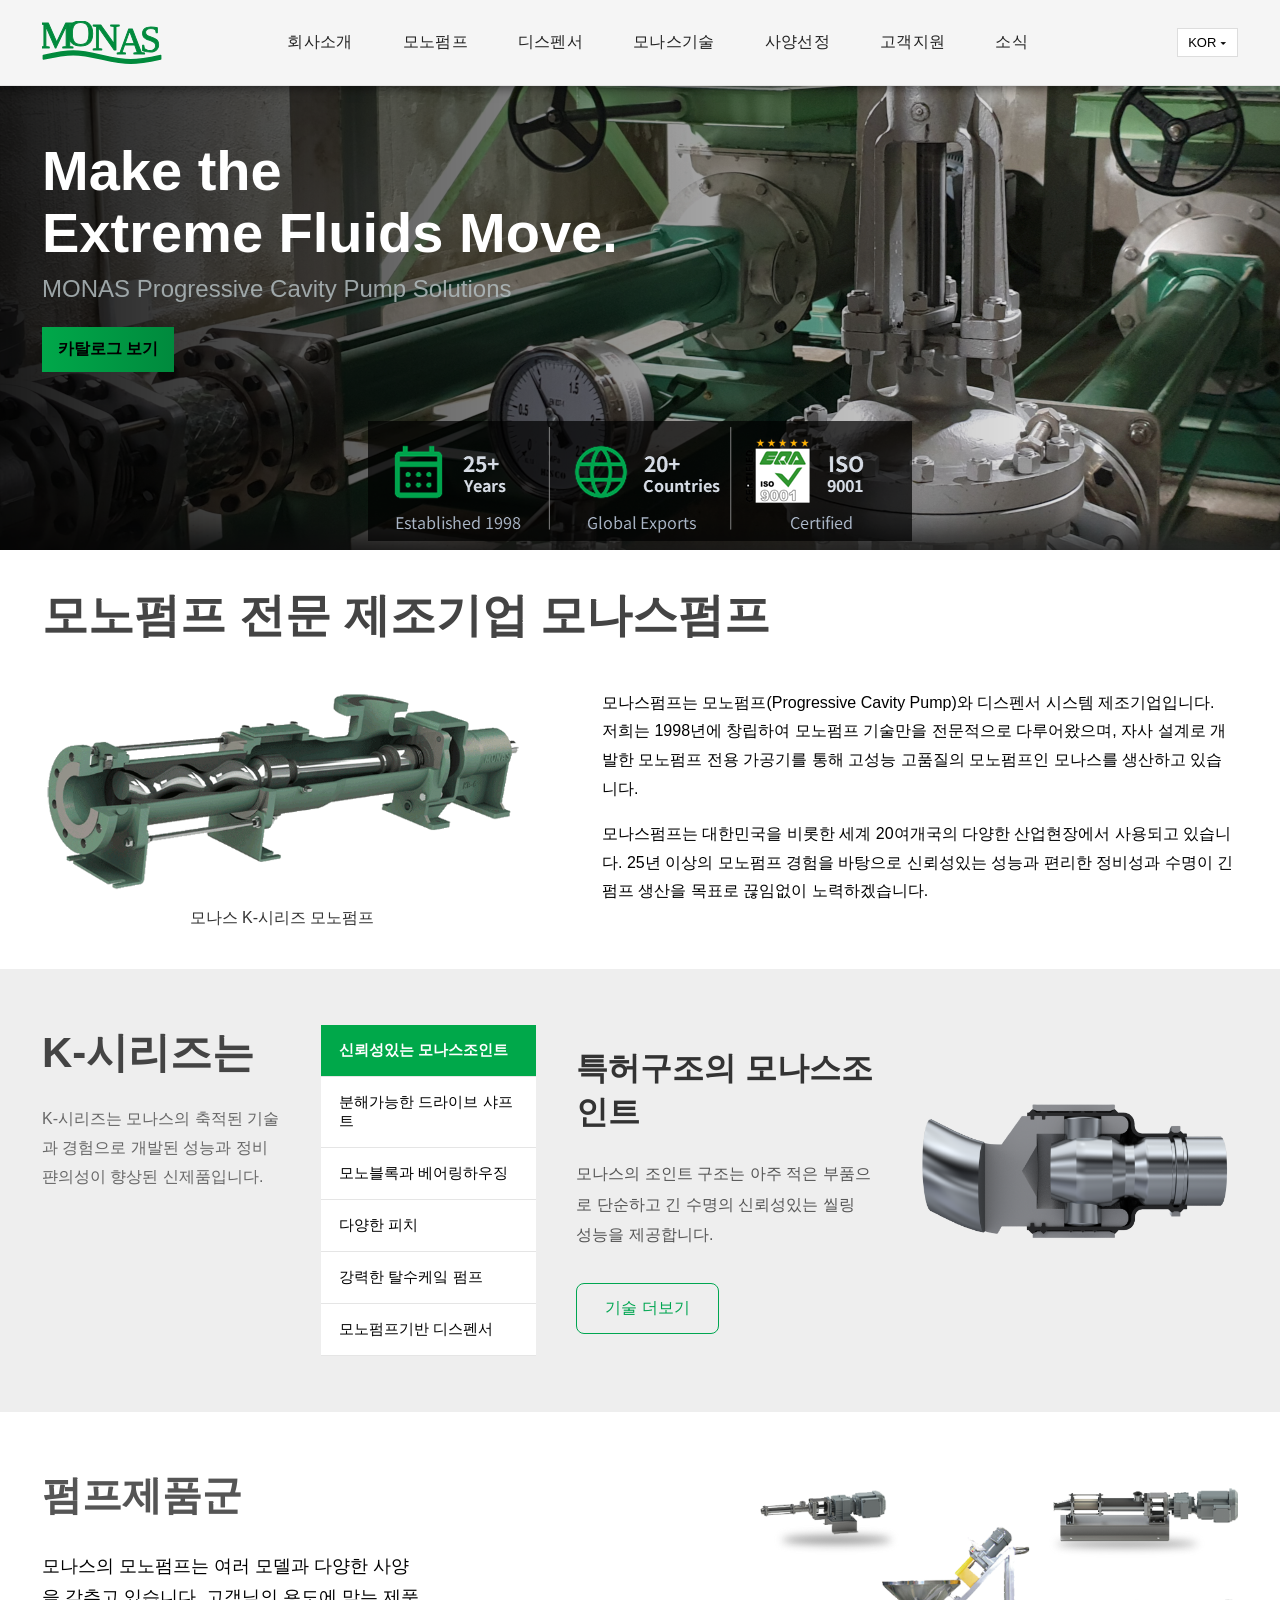
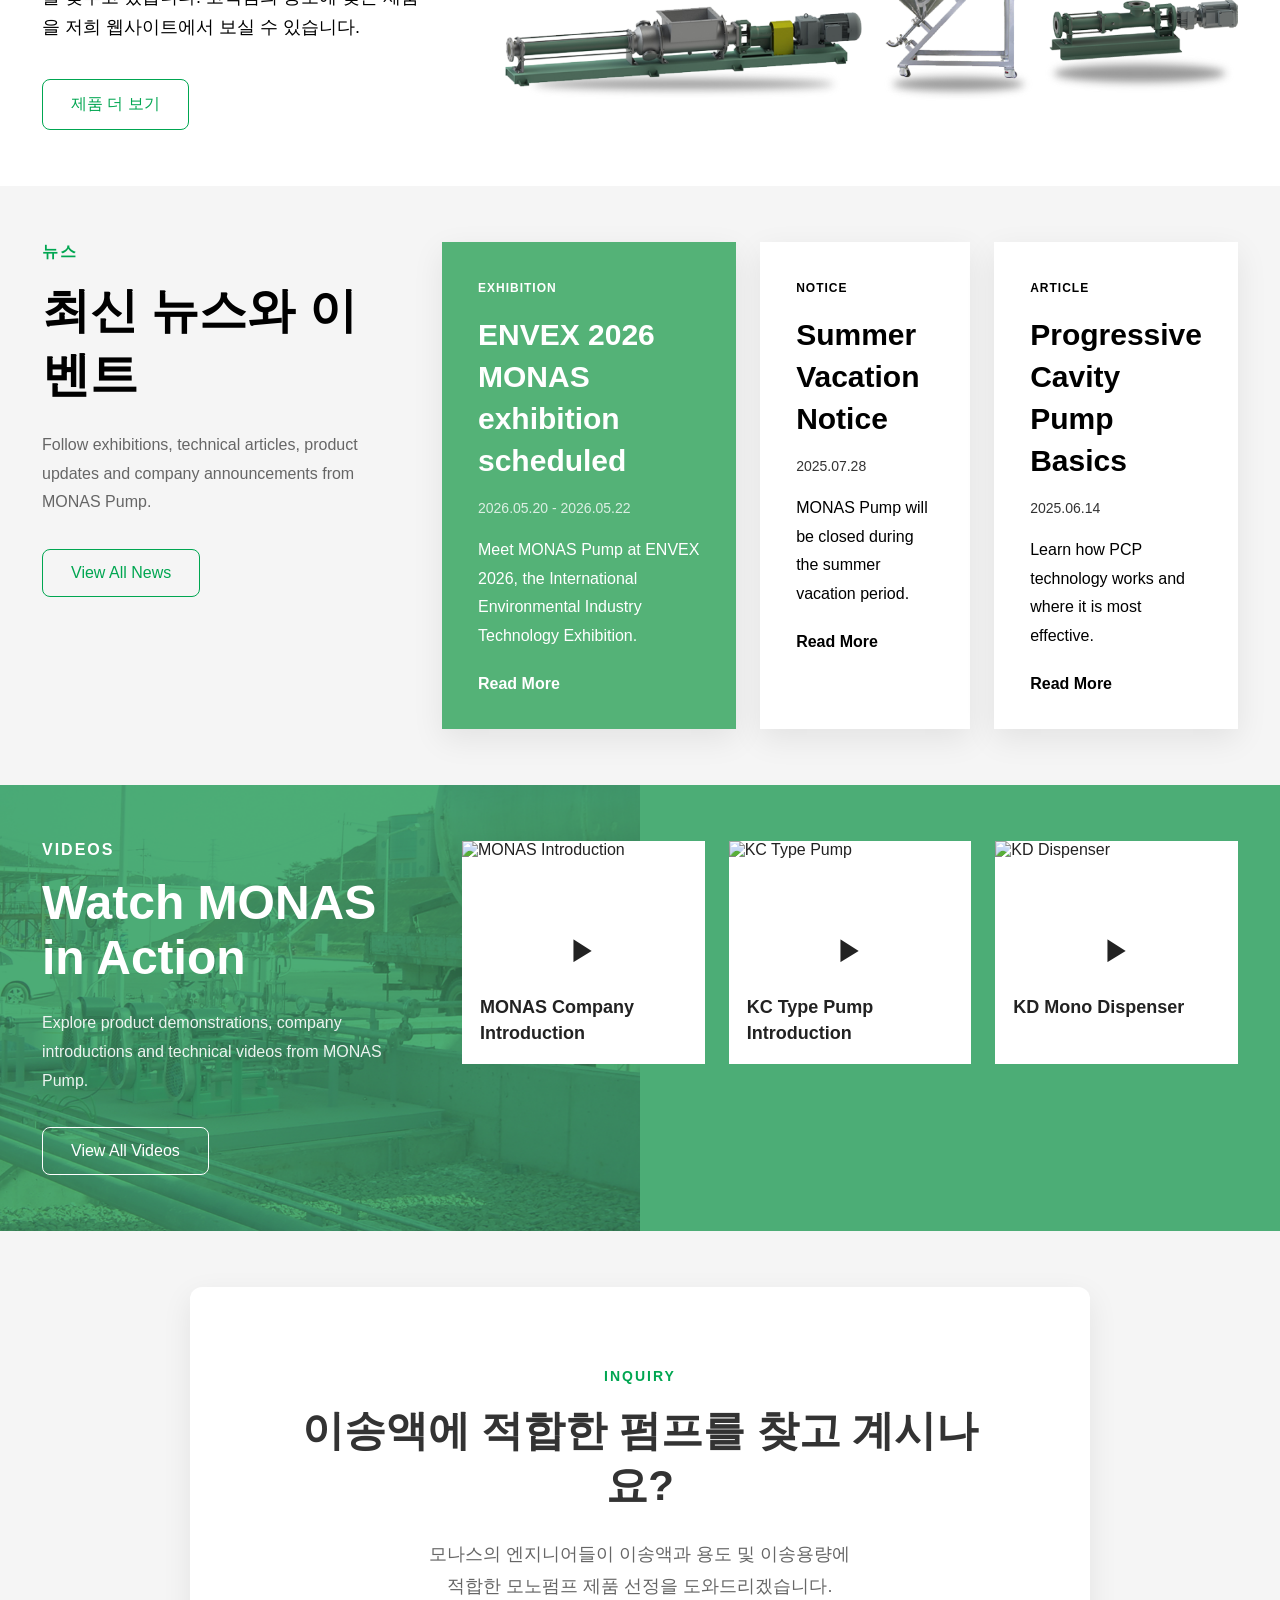
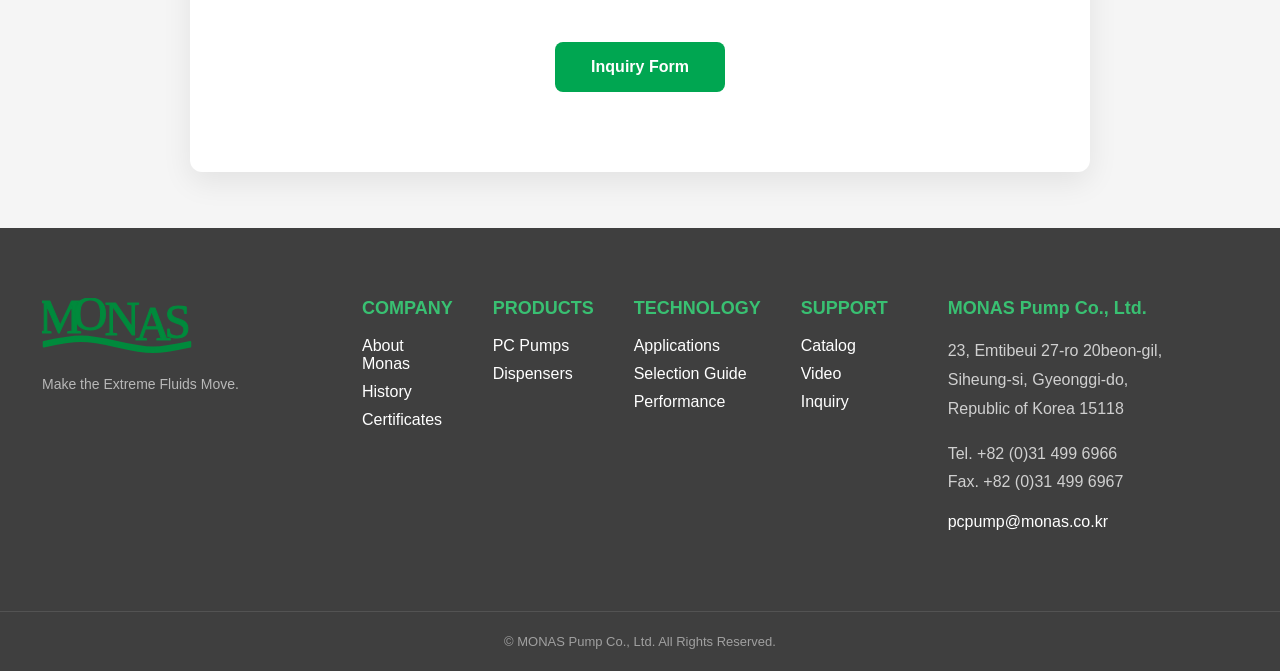
==== ko/index.html @ c0186321 "design change" ====
<!DOCTYPE html>
<html lang="ko">
<head>
    <meta charset="UTF-8">
    <meta name="viewport" content="width=device-width, initial-scale=1.0">
    <meta name="robots" content="noindex, nofollow">
    <link rel="stylesheet" href="/assets/css/style.css">
    <title>모나스펌프 신규 홈페이지</title>
</head>
<body>
    <div id="header-container"></div>
    <main class="main">
        <section class="hero">
            <div class="container">
                <div class="hero-content">
                    <h1>Make the<br>Extreme Fluids Move.</h1>
                    <p>MONAS Progressive Cavity Pump Solutions</p>
                    <a href="/support/" class="btn">카탈로그 보기</a>
                </div>
            </div>
        </section>
        <section class="intro">
            <div class="container">
                <div class="intro-header">
                    <h2>모노펌프 전문 제조기업 모나스펌프</h2>
                </div>
                <div class="intro-body">
                    <div class="intro-image">
                        <img src="/assets/img/main_gif.gif" alt="MONAS K-Series Progressive Cavity Pump">
                        <p>모나스 K-시리즈 모노펌프</p>
                    </div>
                    <div class="intro-content">
                        <p>모나스펌프는 모노펌프(Progressive Cavity Pump)와 디스펜서 시스템 제조기업입니다.<br>
                        저희는 1998년에 창립하여 모노펌프 기술만을 전문적으로 다루어왔으며, 자사 설계로 개발한 모노펌프 전용 가공기를 통해 고성능 고품질의 모노펌프인 모나스를 생산하고 있습니다.
                        </p>
                        <p>모나스펌프는 대한민국을 비롯한 세계 20여개국의 다양한 산업현장에서 사용되고 있습니다. 25년 이상의 모노펌프 경험을 바탕으로 신뢰성있는 성능과 편리한 정비성과 수명이 긴 펌프 생산을 목표로 끊임없이 노력하겠습니다.</p>
                    </div>
                </div>
            </div>
        </section>
        <section class="k-series">
            <div class="container k-series-layout">

                <div class="k-series-intro">
                    <h2>K-시리즈는</h2>
                    <p>
                        K-시리즈는 모나스의 축적된 기술과 경험으로 개발된 성능과 정비 퍈의성이 향상된 신제품입니다.
                    </p>
                </div>

                <div class="k-series-tabs">
                    <button class="active">신뢰성있는 모나스조인트</button>
                    <button>분해가능한 드라이브 샤프트</button>
                    <button>모노블록과 베어링하우징</button>
                    <button>다양한 피치</button>
                    <button>강력한 탈수케잌 펌프</button>
                    <button>모노펌프기반 디스펜서</button>
                </div>

                <div class="k-series-detail">
                    <div class="k-series-text">
                        <h3>특허구조의 모나스조인트</h3>
                        <p>
                            모나스의 조인트 구조는 아주 적은 부품으로 단순하고 긴 수명의 신뢰성있는 씰링 성능을 제공합니다.
                        </p>
                        <a href="/technology/" class="btn-outline">기술 더보기</a>
                    </div>

                    <div class="k-series-image">
                        <img src="/assets/img/k-series/joint.png" alt="MONAS joint structure">
                    </div>
                </div>

            </div>
        </section>
        <section class="product-range">
            <div class="container product-range-layout">

                <div class="product-range-content">
                    <h2>펌프제품군</h2>

                    <p>
                        모나스의 모노펌프는 여러 모델과 다양한 사양을 갖추고 있습니다.
                        고객님의 용도에 맞는 제품을 저희 웹사이트에서 보실 수 있습니다.
                    </p>

                    <a href="/pc-pumps/" class="btn-outline">
                        제품 더 보기
                    </a>
                </div>

                <div class="product-range-image">
                    <img src="/assets/img/products/range.png" alt="K-Series Product Range">
                </div>

            </div>
        </section>
        <section class="news-section">
            <div class="container news-grid">

                <div class="news-intro">
                <span class="section-label">뉴스</span>

                <h2>최신 뉴스와 이벤트</h2>

                <p>
                    Follow exhibitions, technical articles,
                    product updates and company announcements
                    from MONAS Pump.
                </p>

                <a href="/news/" class="btn-outline">
                    View All News
                </a>
                </div>

                <div class="news-cards">

                <article class="news-card featured">
                    <span class="news-category">EXHIBITION</span>

                    <h3>
                    ENVEX 2026 MONAS
                    exhibition scheduled
                    </h3>

                    <div class="news-date">
                    2026.05.20 - 2026.05.22
                    </div>

                    <p>
                    Meet MONAS Pump at ENVEX 2026,
                    the International Environmental Industry
                    Technology Exhibition.
                    </p>

                    <a href="#">Read More</a>
                </article>

                <article class="news-card">
                    <span class="news-category">NOTICE</span>

                    <h3>
                    Summer Vacation Notice
                    </h3>

                    <div class="news-date">
                    2025.07.28
                    </div>

                    <p>
                    MONAS Pump will be closed during
                    the summer vacation period.
                    </p>

                    <a href="#">Read More</a>
                </article>

                <article class="news-card">
                    <span class="news-category">ARTICLE</span>

                    <h3>
                    Progressive Cavity Pump Basics
                    </h3>

                    <div class="news-date">
                    2025.06.14
                    </div>

                    <p>
                    Learn how PCP technology works
                    and where it is most effective.
                    </p>

                    <a href="#">Read More</a>
                </article>

                </div>

            </div>
        </section>
        <section class="video-section">

            <div class="container video-grid">

                <div class="video-intro">

                <span class="section-label">VIDEOS</span>

                <h2>Watch MONAS in Action</h2>

                <p>
                    Explore product demonstrations,
                    company introductions and technical videos
                    from MONAS Pump.
                </p>

                <a href="/support/video/" class="btn-video">
                    View All Videos
                </a>

                </div>

                <div class="video-list">

                <a href="#" class="video-card">
                    <img src="/assets/img/video-thumb-01.jpg"
                        alt="MONAS Introduction">

                    <div class="video-play">▶</div>

                    <h3>MONAS Company Introduction</h3>
                </a>

                <a href="#" class="video-card">
                    <img src="/assets/img/video-thumb-02.jpg"
                        alt="KC Type Pump">

                    <div class="video-play">▶</div>

                    <h3>KC Type Pump Introduction</h3>
                </a>

                <a href="#" class="video-card">
                    <img src="/assets/img/video-thumb-03.jpg"
                        alt="KD Dispenser">

                    <div class="video-play">▶</div>

                    <h3>KD Mono Dispenser</h3>
                </a>

                </div>

            </div>

        </section>
        <section class="inquiry-section">

            <div class="container">

                <div class="inquiry-card">

                    <span class="section-label">
                        INQUIRY
                    </span>

                    <h2>
                        이송액에 적합한 펌프를 찾고 계시나요?
                    </h2>

                    <p>
                        모나스의 엔지니어들이 이송액과 용도 및 이송용량에 <br>
                        적합한 모노펌프 제품 선정을 도와드리겠습니다.
                    </p>

                    <a href="/support/inquiry/" class="btn-inquiry">
                        Inquiry Form
                    </a>

                </div>

            </div>

        </section>
    </main>
    <div id="footer-container"></div>
    <script src="/assets/js/include.js"></script>
</body>
</html>
---- assets/css/style.css ----
* {
  margin: 0;
  padding: 0;
  box-sizing: border-box;
}

body {
  font-family: "Noto Sans", sans-serif;
}

.site-header {
  position: fixed;
  top: 0;
  left: 0;
  z-index: 1000;
  width: 100%;
  height: 86px;
  background: #f5f5f5;
  border-bottom: 1px solid #e5e5e5;
  box-shadow: 0 2px 10px rgba(0, 0, 0, 0.5);
}

.container {
  max-width: 1440px;
  margin: 0 auto;
  padding-left: 42px;
  padding-right: 42px;
}

.header-inner {
  height: 100%;
  display: flex;
  align-items: center;
  justify-content: space-between;
}

.logo img {
  width: 120px;
  height: auto;
  display: block;
}

.gnb {
  display: flex;
  align-items: center;
  gap: 50px;
}

.gnb a {
  font-size: 16px;
  font-weight: 500;
  letter-spacing: 0.02em;
  color: #222;
  text-decoration: none;
  white-space: nowrap;
}

.gnb a:hover {
  color: #008a3d;
}

.lang-dropdown {
  position: relative;
  margin-left: 24px;
}

.lang-btn {
  border: 1px solid #ddd;
  background: #fff;
  padding: 6px 10px;
  font-size: 13px;
  cursor: pointer;
}

.lang-menu {
  display: none;

  position: absolute;
  top: calc(100% + 6px);
  right: 0;

  min-width: 140px;

  background: #fff;
  border: 1px solid #ddd;

  box-shadow: 0 8px 20px rgba(0, 0, 0, 0.08);
}

.lang-menu a {
  display: block;
  padding: 10px 14px;
  color: #333;
  text-decoration: none;
  font-size: 13px;
}

.lang-menu a.active {
  background: #f3faf6;
  color: #008a3d;
  font-weight: 500;
}

.lang-menu a:hover {
  background: #f5f5f5;
}

.lang-dropdown.open .lang-menu {
  display: block;
}

.site-footer {
  background: #3f3f3f;
  color: #ffffff;
}

.footer-inner {
  max-width: 1440px;
  margin: 0 auto;
  padding: 70px 42px;
  display: grid;
  grid-template-columns: 260px 1fr 320px;
  gap: 60px;
}

.footer-brand img {
  width: 150px;
  margin-bottom: 16px;
}

.footer-slogan {
  color: #b8b8b8;
  font-size: 14px;
  line-height: 1.6;
}

.footer-links {
  display: grid;
  grid-template-columns: repeat(4, 1fr);
  gap: 40px;
}

.footer-links h4,
.footer-contact h4 {
  color: #39c072;
  font-size: 18px;
  margin-bottom: 18px;
}

.footer-links a,
.footer-contact a {
  display: block;
  color: #ffffff;
  text-decoration: none;
  margin-bottom: 10px;
  transition: opacity 0.2s;
}

.footer-links a:hover,
.footer-contact a:hover {
  opacity: 0.7;
}

.footer-contact p {
  color: #d0d0d0;
  line-height: 1.8;
  margin-bottom: 16px;
}

.footer-bottom {
  border-top: 1px solid rgba(255, 255, 255, 0.1);
  text-align: center;
  padding: 22px;
  color: #a0a0a0;
  font-size: 13px;
}

#company-tabs-container {
  position: sticky;
  top: 86px;
  z-index: 900;
}

#pc-pumps-tabs-container {
  position: sticky;
  top: 86px;
  z-index: 900;
}

.sub-tabs {
  background: #f1f1f1;
  border-bottom: 1px solid #e5e5e5;
}

.tab-label {
  display: flex;
  flex-direction: column;
  gap: 14px;
}

.tab-main-label {
  flex-shrink: 0;
  margin-right: 20px;
  font-size: 18px;
  font-weight: 700;
  letter-spacing: 0.5px;
  color: #444;
}

.tab-sub-label {
  flex-shrink: 0;
  margin-right: 20px;
  font-size: 12px;
  font-weight: 700;
  letter-spacing: 0.5px;
  color: #0ba181;
}

.tab-ticker {
  font-size: 18px;
  font-weight: 600;
  color: #00569c;
  letter-spacing: 0.5px;
}

.sub-tabs-inner {
  display: flex;
  align-items: center;
  gap: 10px;
  overflow-x: auto;
  white-space: nowrap;
  line-height: 0.8;
  padding-top: 10px;
}

.sub-tabs a {
  display: inline-block;
  padding: 6px 10px;
  color: #444;
  text-decoration: none;
  font-size: 14px;
  font-weight: 600;
  border-bottom: 3px solid transparent;
}

.sub-tabs a:hover,
.sub-tabs a.active {
  color: #008a3d;
  border-bottom-color: #008a3d;
}

.hero {
  min-height: 550px;
  background-image: url("/assets/img/hero/mv.png");
  background-size: cover;
  background-position: center;
}

.hero .container {
  height: 550px;
  display: flex;
  align-items: flex-start;
  padding-top: 140px;
}

.hero-content {
  max-width: 650px;
}

.hero-content h1 {
  font-size: 56px;
  font-weight: 800;
  line-height: 1.1;
  color: white;
  margin-bottom: 12px;
}

.hero-content p {
  font-size: 24px;
  color: rgba(178, 188, 190, 0.85);
  margin-bottom: 24px;
}

.btn {
  display: inline-block;
  padding: 12px 16px;
  background: linear-gradient(90deg, #00a84a, #008a3d);
  color: #000;
  font-size: 16px;
  font-weight: 700;
  text-decoration: none;
  border-radius: none;
  transition: 0.2s ease;
}

.btn:hover {
  background: #006f31;
}

.btn-outline {
  display: inline-block;
  padding: 14px 28px;
  border: 1px solid #00a651;
  border-radius: 8px;
  color: #00a651;
  text-decoration: none;
}

.btn-outline:hover {
  background: #d4e4db;
}

.intro {
  background-color: #fff;
  padding: 40px 0;
}

.intro-header h2 {
  font-size: 46px;
  font-weight: 800;
  line-height: 1.1;
  color: #444;
  margin-bottom: 48px;
}

.intro-body {
  display: flex;
  align-items: flex-start;
  gap: 80px;
}

.intro-image {
  font-size: 16px;
  text-align: center;
  color: #333;
}

.intro-image img {
  width: 480px;
  height: auto;
  display: block;
  margin-bottom: 12px;
}

.intro-content {
  flex: 1;
  line-height: 1.8;
}

.intro-content p {
  margin-bottom: 16px;
}

.k-series {
  padding: 56px 0;
  background: #eee;
}

.k-series-layout {
  display: flex;
  gap: 40px;
}

.k-series-intro {
  flex: 0 0 20%;
}

.k-series-intro h2 {
  font-size: 42px;
  font-weight: 800;
  color: #444;
  margin-bottom: 24px;
}

.k-series-intro p {
  line-height: 1.8;
  color: #666;
}

.k-series-tabs {
  flex: 0 0 18%;
}

.k-series-tabs button {
  width: 100%;
  padding: 16px 18px;

  text-align: left;

  border: 0;
  border-bottom: 1px solid #e5e5e5;

  background: white;

  font-size: 15px;
  cursor: pointer;
}

.k-series-tabs button.active {
  background: #00a84a;
  color: white;
  font-weight: 700;
}

.k-series-detail {
  flex: 1;

  display: flex;
  align-items: center;
  gap: 40px;
}

.k-series-text {
  flex: 0 0 45%;
}

.k-series-text h3 {
  font-size: 32px;
  margin-bottom: 24px;
  color: #333;
}

.k-series-text p {
  line-height: 1.9;
  color: #555;
  margin-bottom: 32px;
}

.k-series-image {
  flex: 1;
}

.k-series-image img {
  width: 100%;
  display: block;
}

.product-range {
  background: #fff;
  padding: 56px 0;
}

.product-range-layout {
  display: flex;
  align-items: center;
  gap: 80px;
}

.product-range-content {
  flex: 0 0 32%;
}

.product-range-content h2 {
  font-size: 40px;
  font-weight: 800;
  color: #555;
  margin-bottom: 28px;
}

.product-range-content p {
  font-size: 18px;
  line-height: 1.7;
  margin-bottom: 36px;
}

.product-range-image {
  flex: 1;
}

.product-range-image img {
  width: 100%;
  display: block;
}

.news-section {
  padding: 56px 0;
  background: #f5f5f5;
}

.news-grid {
  display: grid;
  grid-template-columns: 320px 1fr;
  gap: 80px;
  align-items: start;
}

.news-intro h2 {
  font-size: 48px;
  margin: 16px 0 24px;
}

.news-intro p {
  line-height: 1.8;
  color: #666;
  margin-bottom: 32px;
}

.section-label {
  color: #00a651;
  font-weight: 700;
  letter-spacing: 2px;
}

.news-cards {
  display: grid;
  grid-template-columns: 1.4fr 1fr 1fr;
  gap: 24px;
}

.news-card {
  background: #ffffff;
  padding: 36px;
  min-height: 320px;
  box-shadow: 0 10px 30px rgba(0, 0, 0, 0.08);
}

.news-card.featured {
  background: #54b277;
  color: #ffffff;
}

.news-category {
  font-size: 12px;
  font-weight: 700;
  letter-spacing: 1px;
}

.news-card h3 {
  margin: 18px 0;
  line-height: 1.4;
  font-size: 30px;
}

.news-date {
  margin-bottom: 20px;
  font-size: 14px;
  opacity: 0.8;
}

.news-card p {
  line-height: 1.8;
  margin-bottom: 24px;
}

.news-card a {
  color: inherit;
  text-decoration: none;
  font-weight: 600;
}

.video-section {
  padding: 56px 0;
  background-image: url("/assets/img/m_video_bg.png");
  background-size: cover;
  background-position: left center;
  background-repeat: no-repeat;
}

.video-intro .section-label {
  color: #ffffff;
  font-weight: 700;
  letter-spacing: 2px;
}

.video-grid {
  display: grid;
  grid-template-columns: 340px 1fr;
  gap: 80px;
  align-items: start;
}

.video-intro {
  color: #fff;
}

.video-intro h2 {
  margin: 16px 0 24px;
  font-size: 48px;
}

.video-intro p {
  line-height: 1.8;
  opacity: 0.9;
  margin-bottom: 32px;
}

.btn-video {
  display: inline-block;
  padding: 14px 28px;
  border: 1px solid #fff;
  border-radius: 8px;
  color: #fff;
  text-decoration: none;
}

.btn-video:hover {
  background: #1e834abe;
}

.video-list {
  display: grid;
  grid-template-columns: repeat(3, 1fr);
  gap: 24px;
}

.video-card {
  position: relative;
  text-decoration: none;
  color: #222;
  background: #fff;
  overflow: hidden;
}

.video-card img {
  width: 100%;
  aspect-ratio: 16 / 9;
  object-fit: cover;
  display: block;
}

.video-card h3 {
  padding: 18px;
  font-size: 18px;
  line-height: 1.4;
}

.video-play {
  position: absolute;
  top: 50%;
  left: 50%;
  width: 72px;
  height: 72px;
  transform: translate(-50%, -50%);
  border-radius: 50%;
  background: rgba(255, 255, 255, 0.9);
  display: flex;
  align-items: center;
  justify-content: center;
  font-size: 28px;
}

.inquiry-section {
  padding: 56px 0;
  background: #f5f5f5;
}

.inquiry-card {
  max-width: 900px;
  margin: 0 auto;

  background: #ffffff;
  border-radius: 12px;

  padding: 80px;

  text-align: center;

  box-shadow: 0 10px 30px rgba(0, 0, 0, 0.08);
}

.inquiry-card .section-label {
  display: inline-block;

  margin-bottom: 20px;

  color: #00a651;

  font-size: 14px;
  font-weight: 700;
  letter-spacing: 2px;
}

.inquiry-card h2 {
  margin-bottom: 24px;

  font-size: 42px;
  line-height: 1.3;

  color: #333;
}

.inquiry-card p {
  max-width: 620px;

  margin: 0 auto 40px;

  font-size: 18px;
  line-height: 1.8;

  color: #666;
}

.btn-inquiry {
  display: inline-block;

  padding: 16px 36px;

  background: #00a651;
  color: #fff;

  text-decoration: none;

  border-radius: 8px;

  font-weight: 600;

  transition: 0.2s;
}

.btn-inquiry:hover {
  background: #008f47;
}

.sub-hero {
  background: #f5f5f5;
  padding: 120px 0 0;
}

.hero-product-tabs {
  margin-top: 20px;
  position: static;
  top: auto;
  background: transparent;
}

.breadcrumb {
  color: #888;
  font-size: 14px;
  margin-bottom: 20px;
}

.sub-hero h1 {
  font-size: 52px;
  color: #333;
  margin-bottom: 12px;
}

.sub-hero p {
  color: #666;
  font-size: 20px;
}

.sub-content {
  padding: 80px 0;
}

.about-intro {
  display: flex;
  align-items: center;
  gap: 80px;
}

.about-text {
  flex: 1;
}

.about-text h2 {
  font-size: 40px;
  margin-bottom: 24px;
  color: #008a3d;
}

.about-text p {
  line-height: 1.9;
  margin-bottom: 18px;
}

.about-image {
  flex: 0 0 45%;
}

.about-image img {
  width: 100%;
  display: block;
}

.company-highlight {
  background: #f5f5f5;
  padding: 80px 0;
}

.highlight-grid {
  display: grid;
  grid-template-columns: repeat(4, 1fr);
  gap: 24px;
}

.highlight-item {
  background: #fff;
  text-align: center;
  padding: 40px 20px;
}

.highlight-item h3 {
  font-size: 42px;
  color: #00a651;
  margin-bottom: 12px;
}

.content-section {
  padding: 20px 0;
}

.two-column {
  display: grid;
  grid-template-columns: 1fr 520px;
  gap: 60px;
  align-items: center;
}

.two-column img {
  width: 100%;
  height: auto;
  display: block;
}

.content-section h2 {
  font-size: 48px;
  color: #009245;
  margin-bottom: 28px;
}

.content-section p {
  font-size: 18px;
  line-height: 1.8;
  color: #444;
}

.content-section ul {
  margin-top: 24px;
  padding-left: 20px;
}

.content-section li {
  margin-bottom: 10px;
}

.product-panel {
  position: relative;
}

.product-tabs {
  display: flex;
  gap: 30px;
  position: sticky;
  top: 40px;
}

.product-tabs a {
  padding: 10px 6px;
  border-right: none;
  color: #666;
  text-decoration: none;
}

.product-tabs a.active {
  color: #009245;
  font-weight: 600;
  border-bottom: 2px solid #009245;
}

.tab-content {
  display: none;
}

.tab-content.active {
  display: block;
}

.product-list-section {
  padding: 70px 0 90px;
  background: #fff;
}

.product-list-header {
  margin-bottom: 32px;
}

.product-list-header h2 {
  font-size: 36px;
  color: #009245;
  margin-bottom: 10px;
}

.product-list-header p {
  font-size: 18px;
  color: #666;
}

.product-card-grid {
  display: grid;
  grid-template-columns: repeat(3, 1fr);
  gap: 24px;
}

.product-card {
  display: block;
  padding: 28px;
  border: 1px solid #e3e3e3;
  background: #fff;
  text-decoration: none;
  color: #333;
  transition: 0.2s ease;
}

.product-card:hover {
  border-color: #00a651;
  box-shadow: 0 10px 28px rgba(0, 0, 0, 0.08);
  transform: translateY(-3px);
}

.product-card img {
  width: 100%;
  height: 160px;
  object-fit: contain;
  display: block;
  margin-bottom: 22px;
  padding-bottom: 20px;
  border-bottom: 1px solid #e5e5e5;
}

.product-card h3 {
  font-size: 20px;
  color: #009245;
  margin-bottom: 10px;
}

.product-card h3 span {
  font-weight: 800;
}

.product-card p {
  font-size: 15px;
  line-height: 1.7;
  color: #555;
}
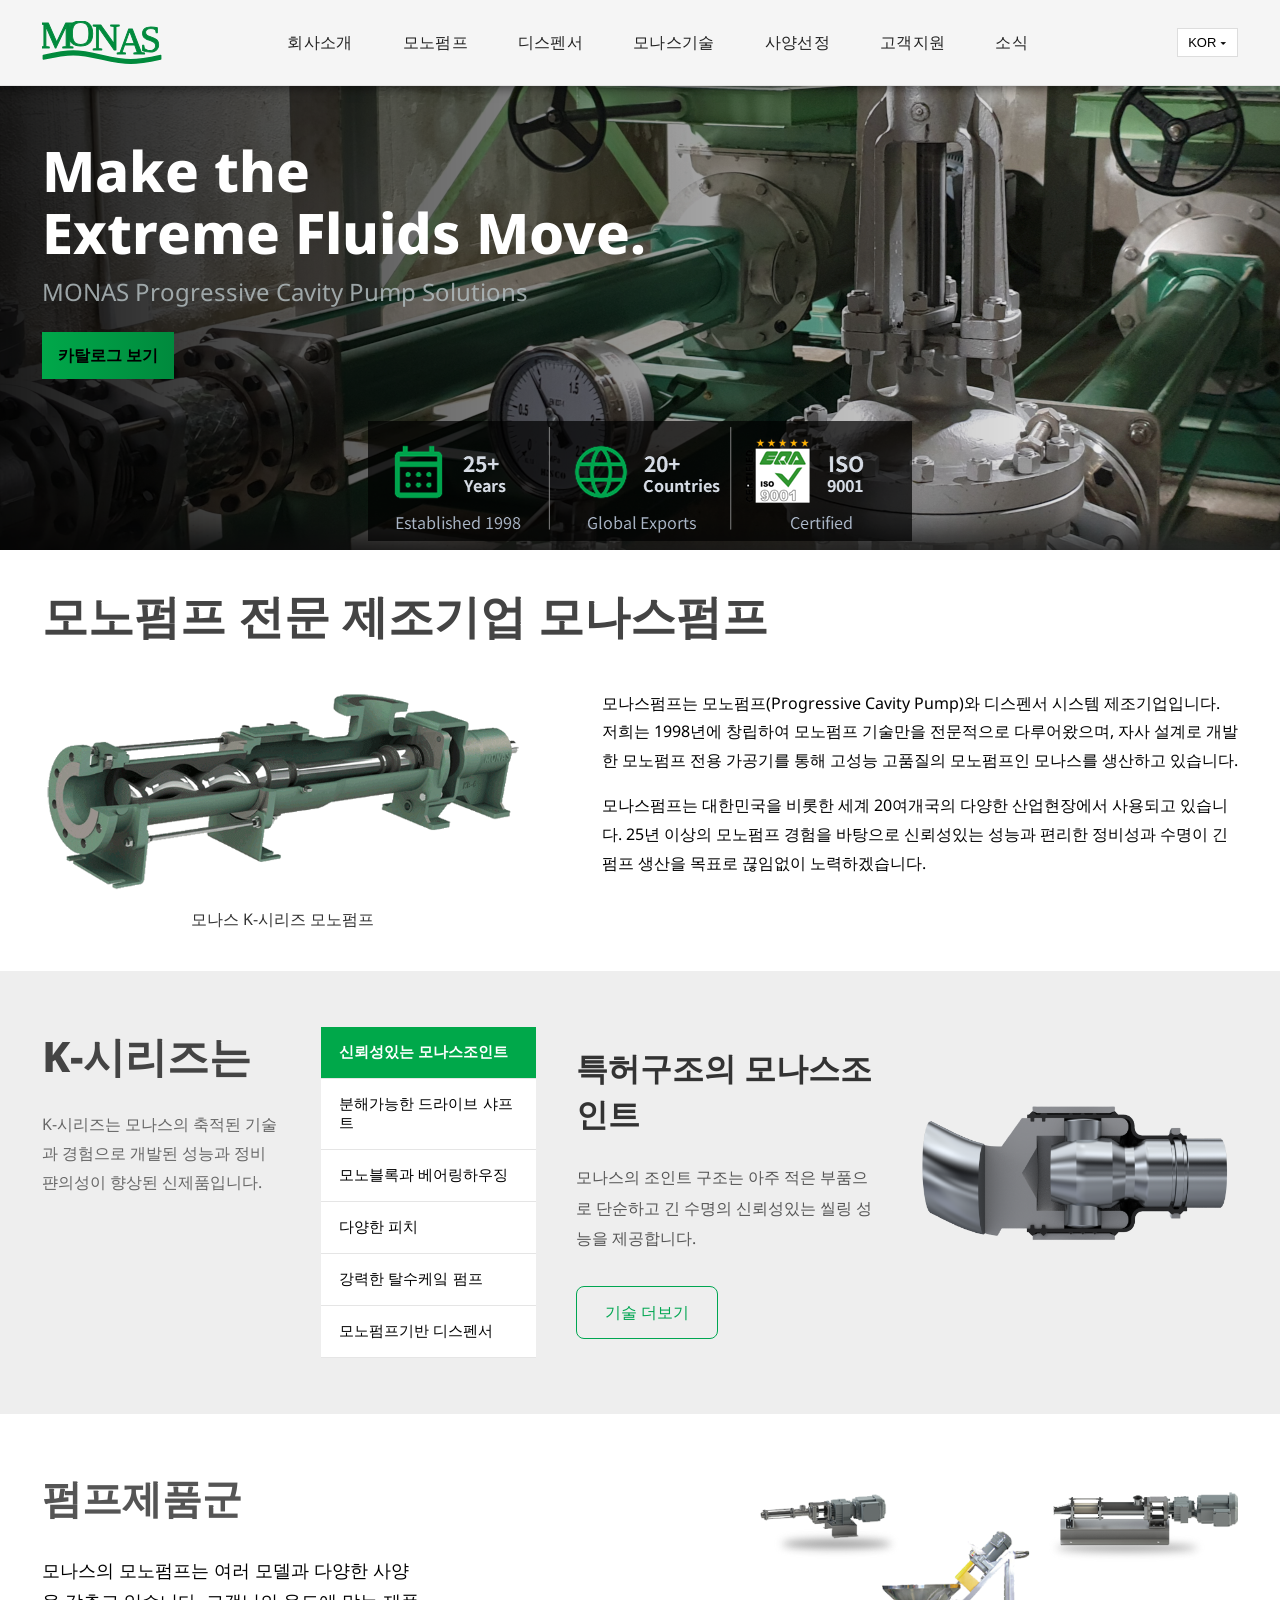
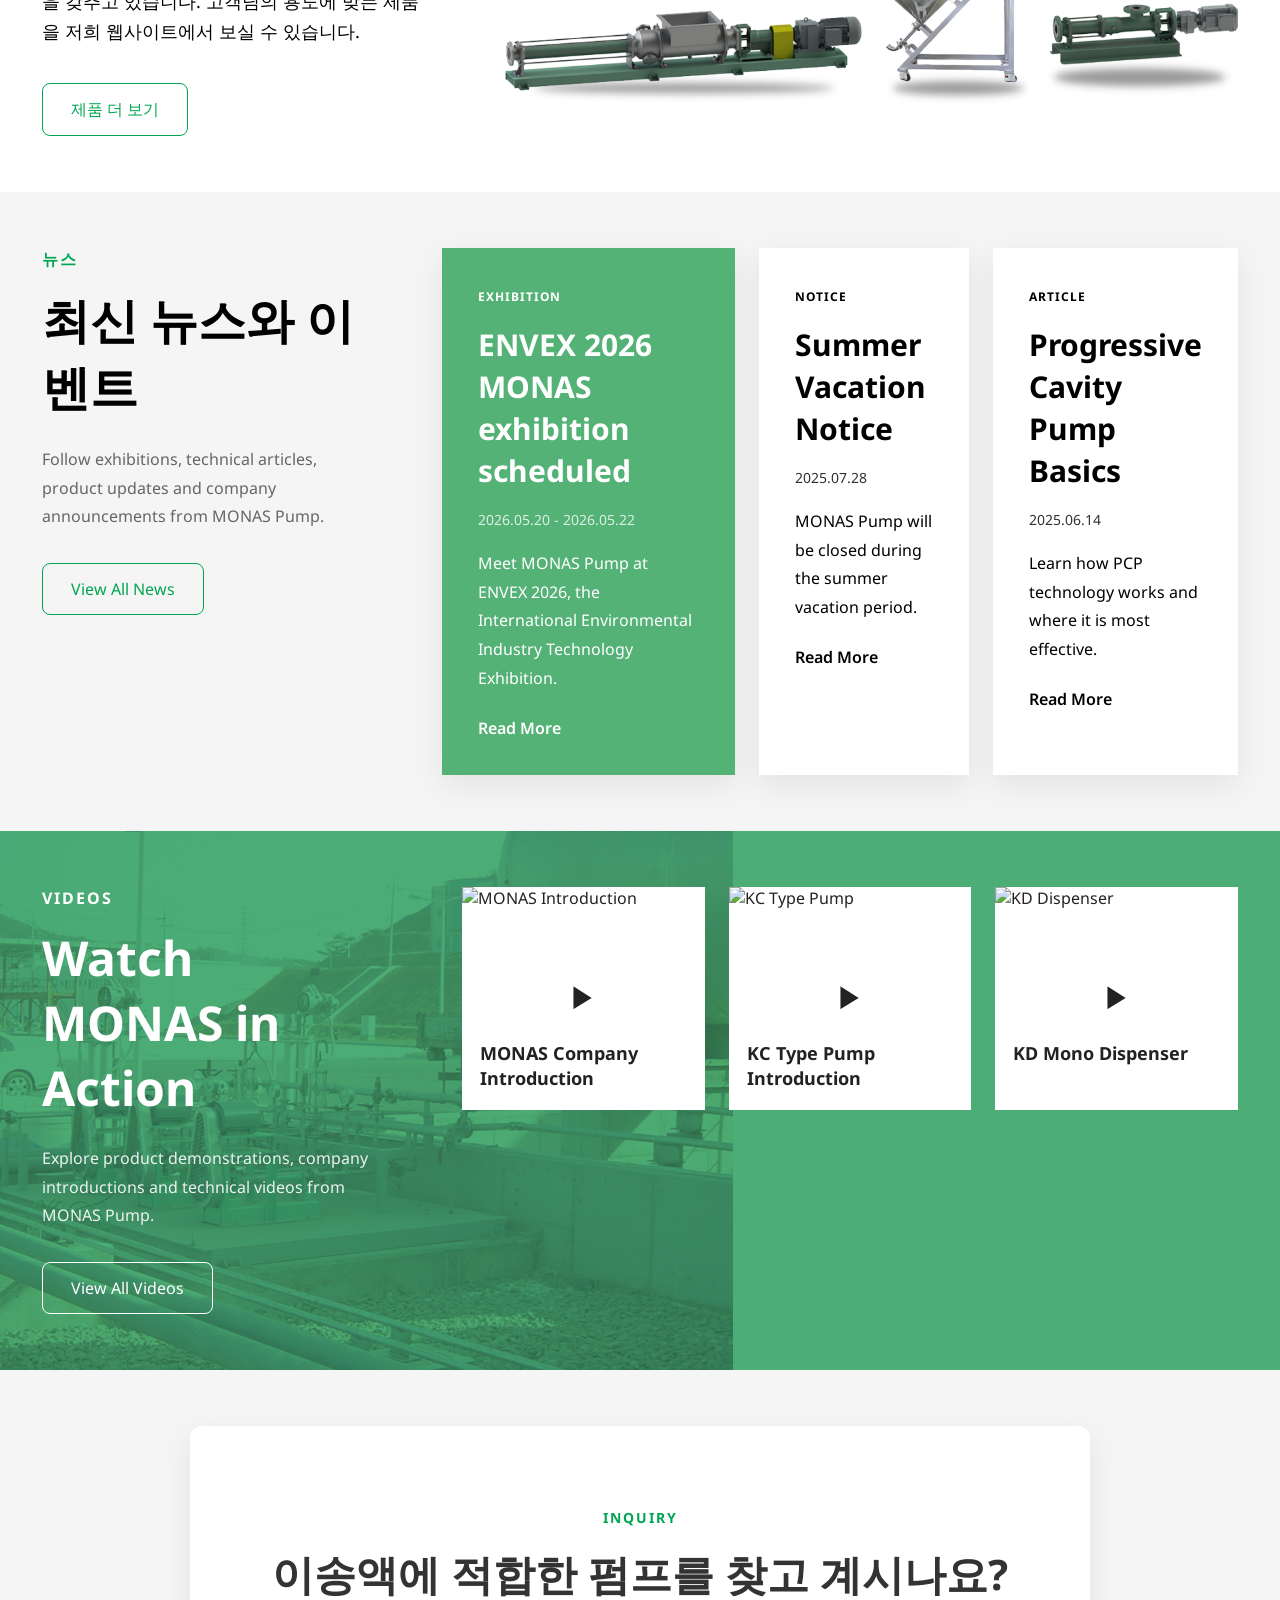
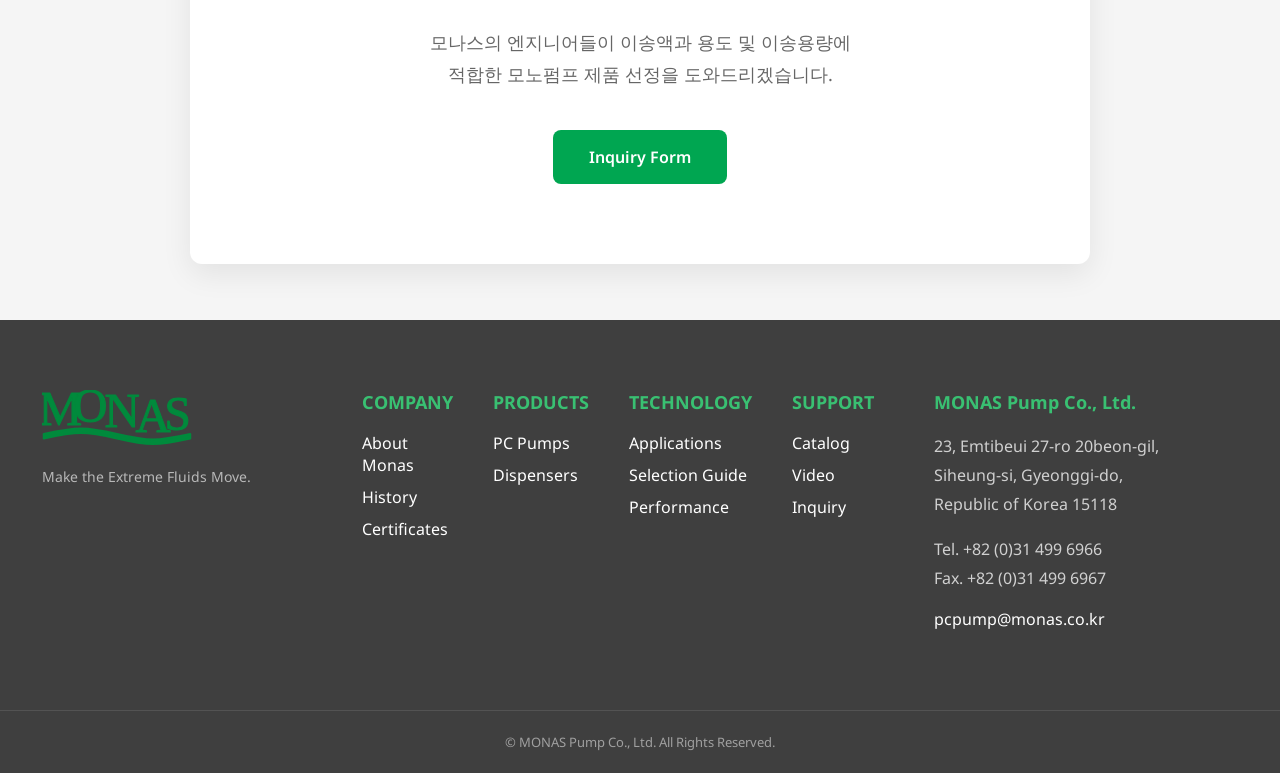
==== commit 22a431bf: "font" ====
--- a/ko/index.html
+++ b/ko/index.html
@@ -4,6 +4,9 @@
     <meta charset="UTF-8">
     <meta name="viewport" content="width=device-width, initial-scale=1.0">
     <meta name="robots" content="noindex, nofollow">
+    <link rel="preconnect" href="https://fonts.googleapis.com">
+    <link rel="preconnect" href="https://fonts.gstatic.com" crossorigin>
+    <link href="https://fonts.googleapis.com/css2?family=Noto+Sans:wght@400;500;700;800&display=swap" rel="stylesheet">
     <link rel="stylesheet" href="/assets/css/style.css">
     <title>모나스펌프 신규 홈페이지</title>
 </head>
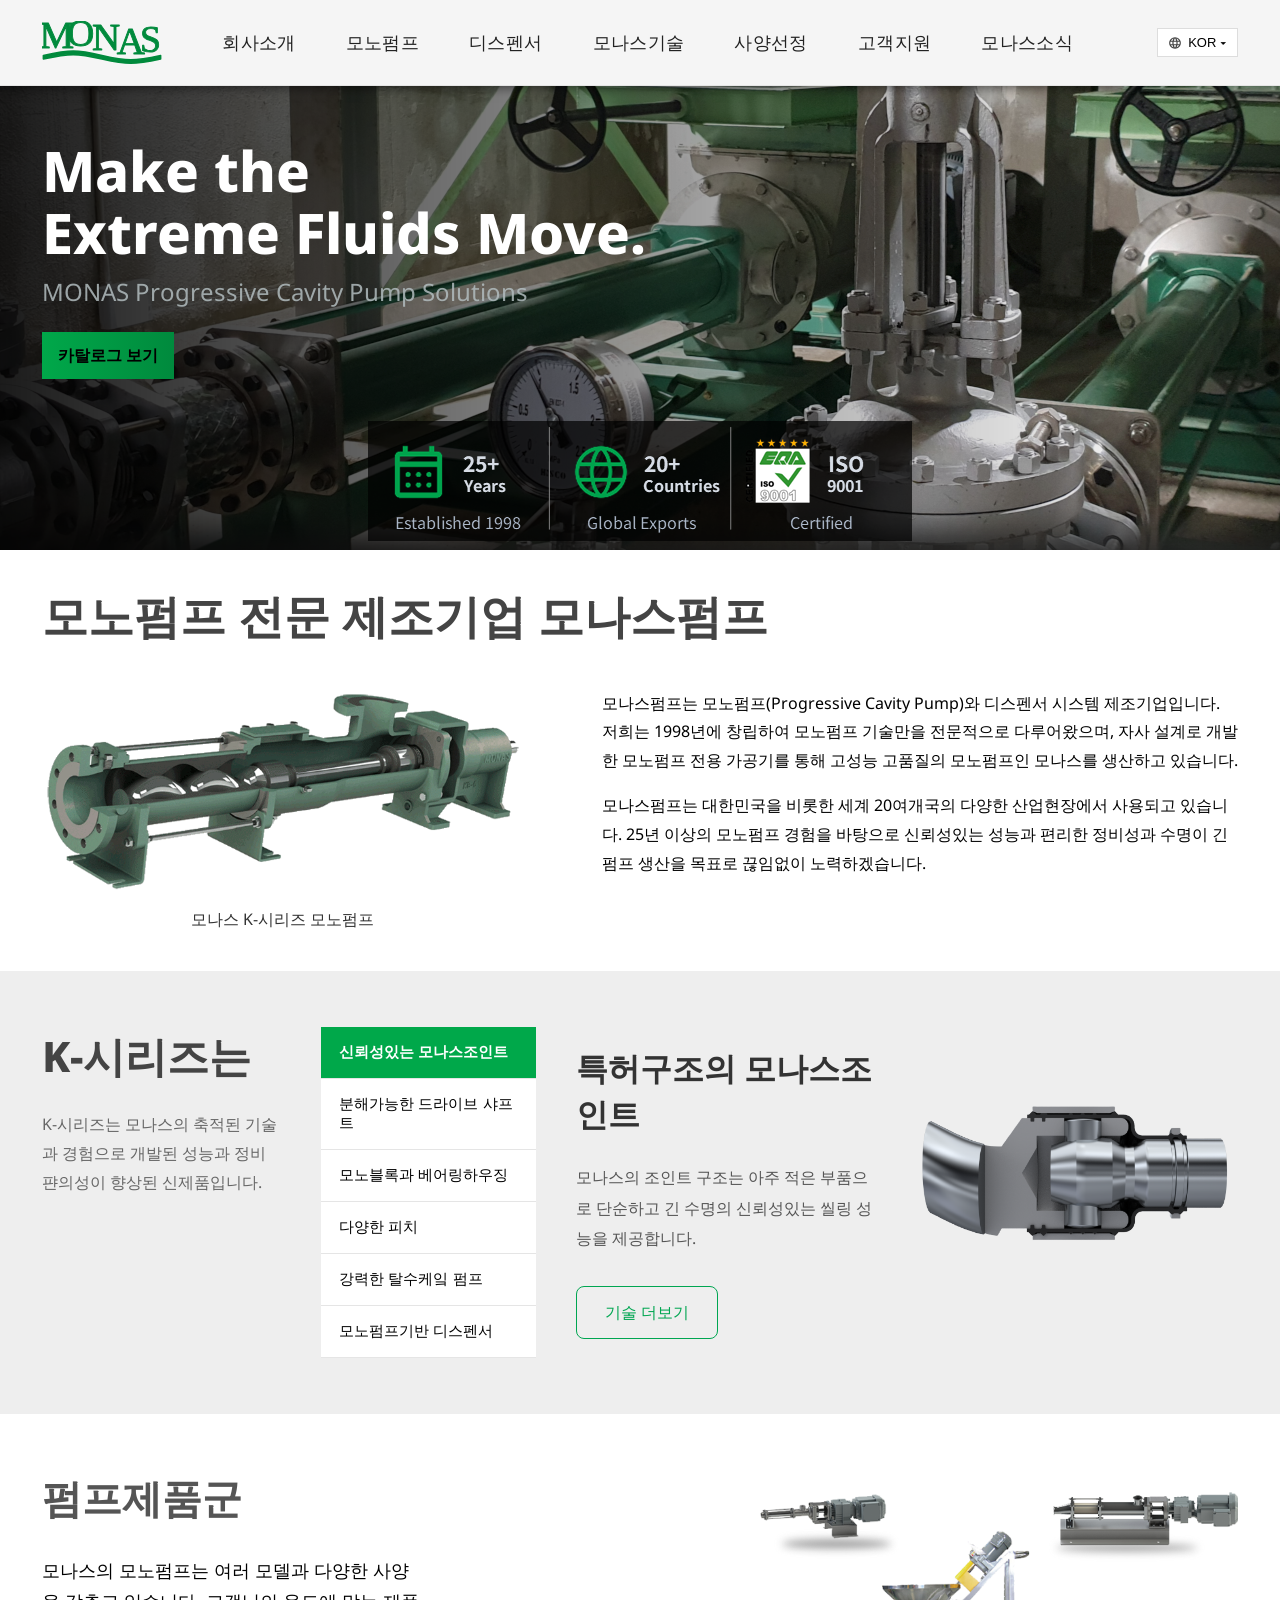
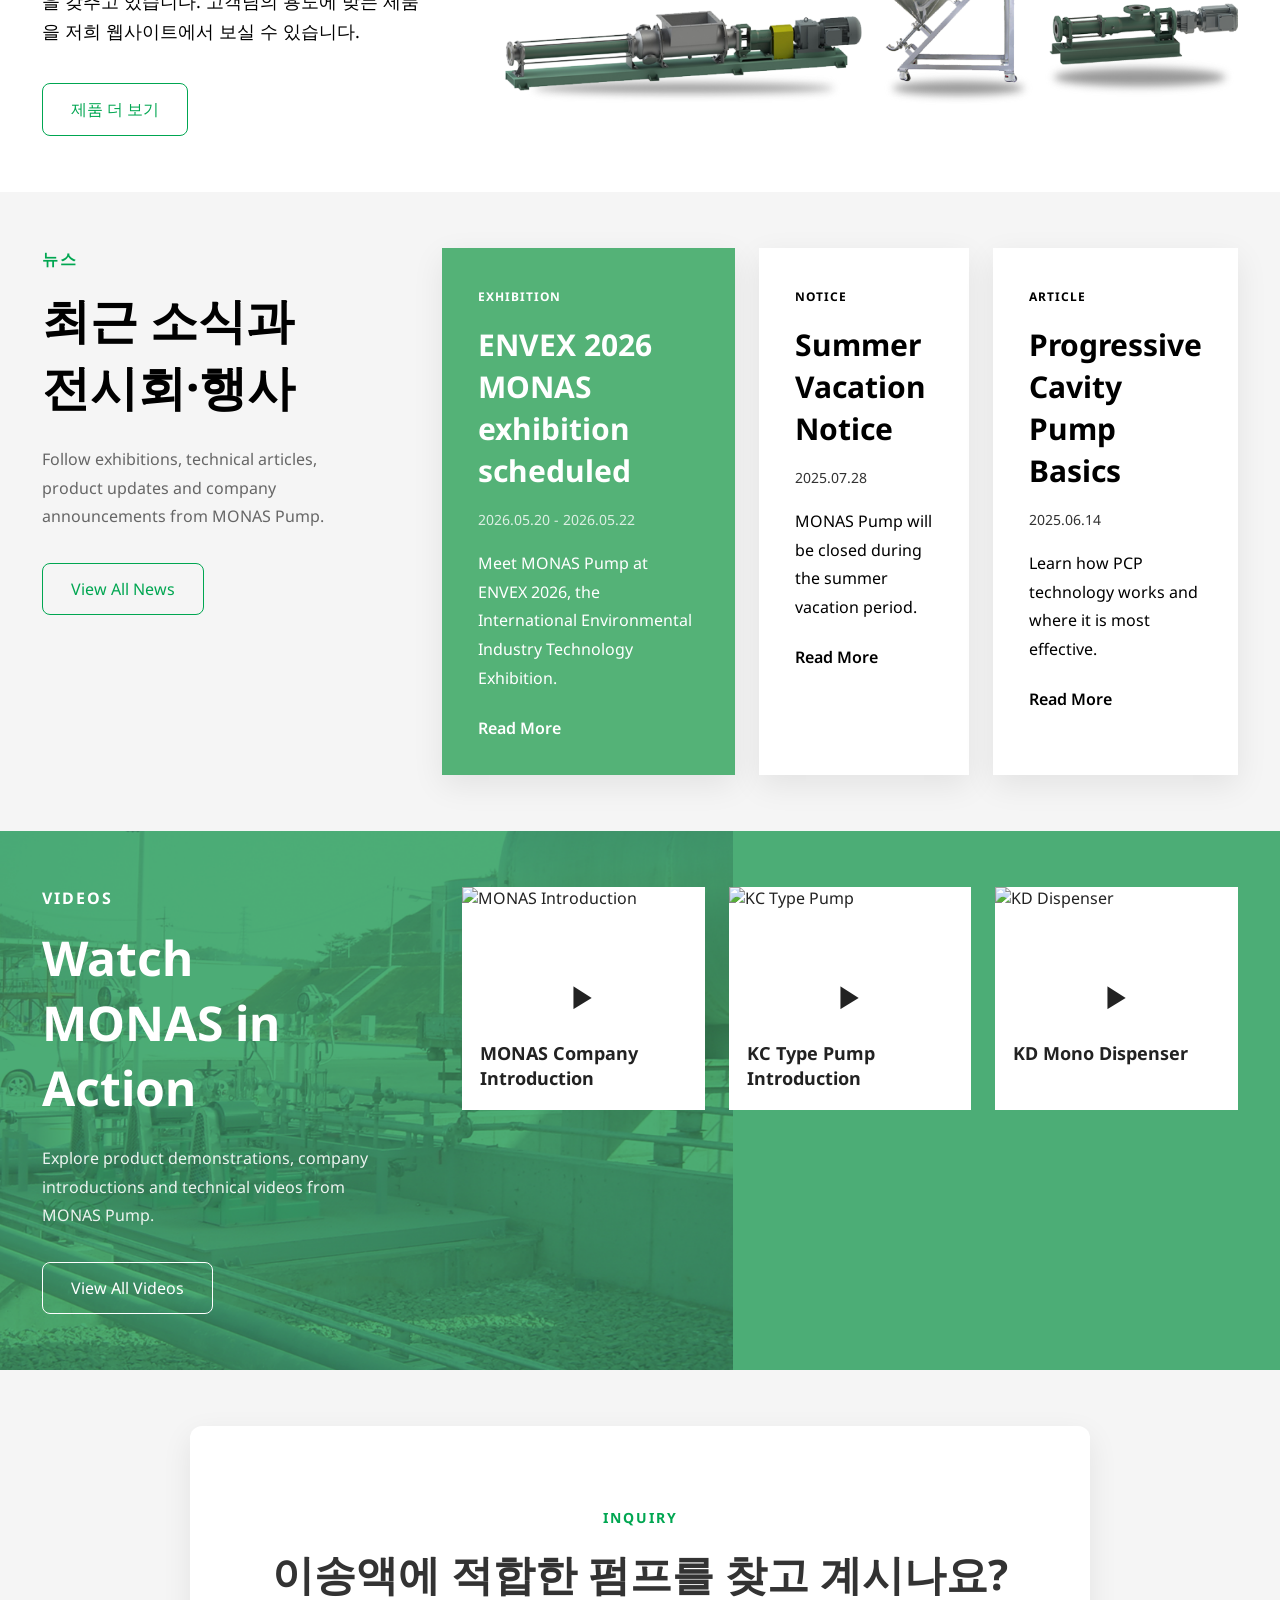
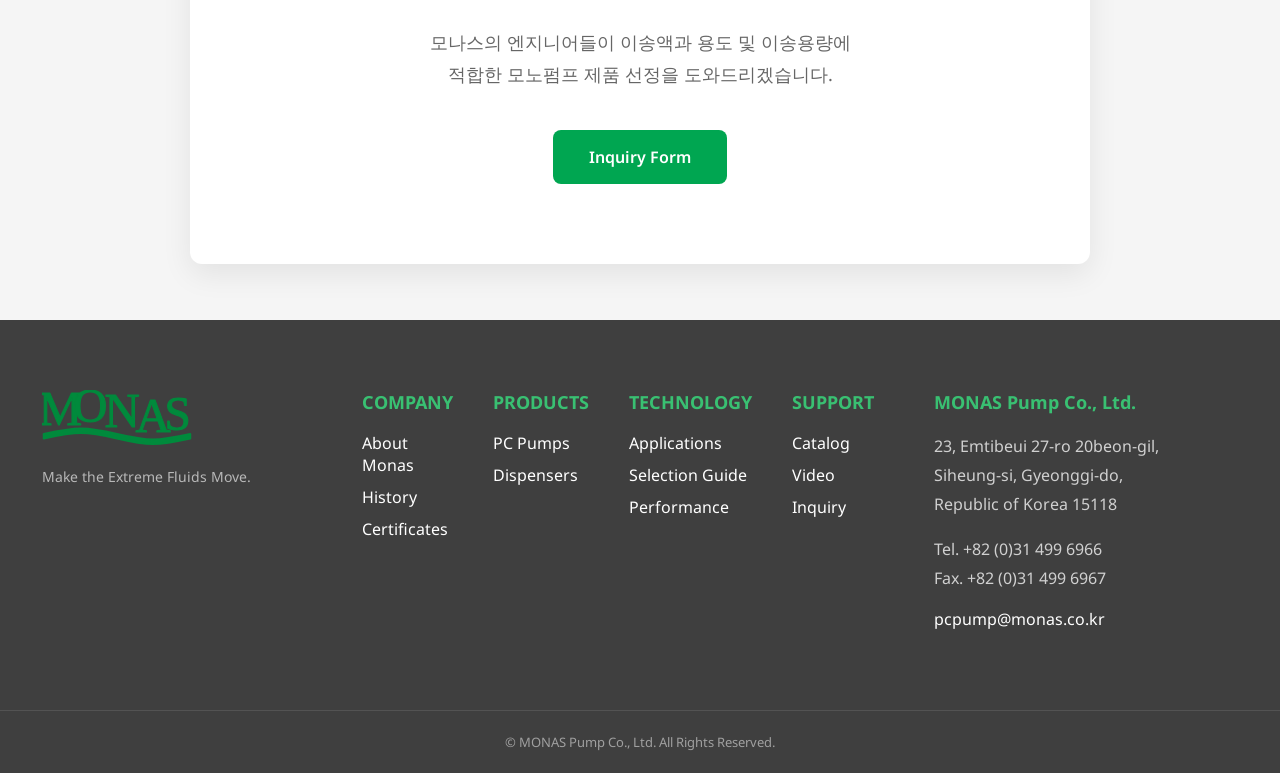
==== commit cdbb2b07: "small typing change" ====
--- a/ko/index.html
+++ b/ko/index.html
@@ -104,7 +104,7 @@
                 <div class="news-intro">
                 <span class="section-label">뉴스</span>
 
-                <h2>최신 뉴스와 이벤트</h2>
+                <h2>최근 소식과<br>전시회·행사 </h2>
 
                 <p>
                     Follow exhibitions, technical articles,
--- a/assets/css/style.css
+++ b/assets/css/style.css
@@ -55,8 +55,22 @@
   white-space: nowrap;
 }
 
+html[lang="en"] .gnb a {
+  font-size: 16px;
+}
+
+html[lang="ko"] .gnb a {
+  font-size: 18px;
+}
+
 .gnb a:hover {
   color: #008a3d;
+}
+
+.lang-svg {
+  width: 14px;
+  height: 14px;
+  display: block;
 }
 
 .lang-dropdown {
@@ -65,6 +79,9 @@
 }
 
 .lang-btn {
+  display: flex;
+  align-items: center;
+  gap: 6px;
   border: 1px solid #ddd;
   background: #fff;
   padding: 6px 10px;
